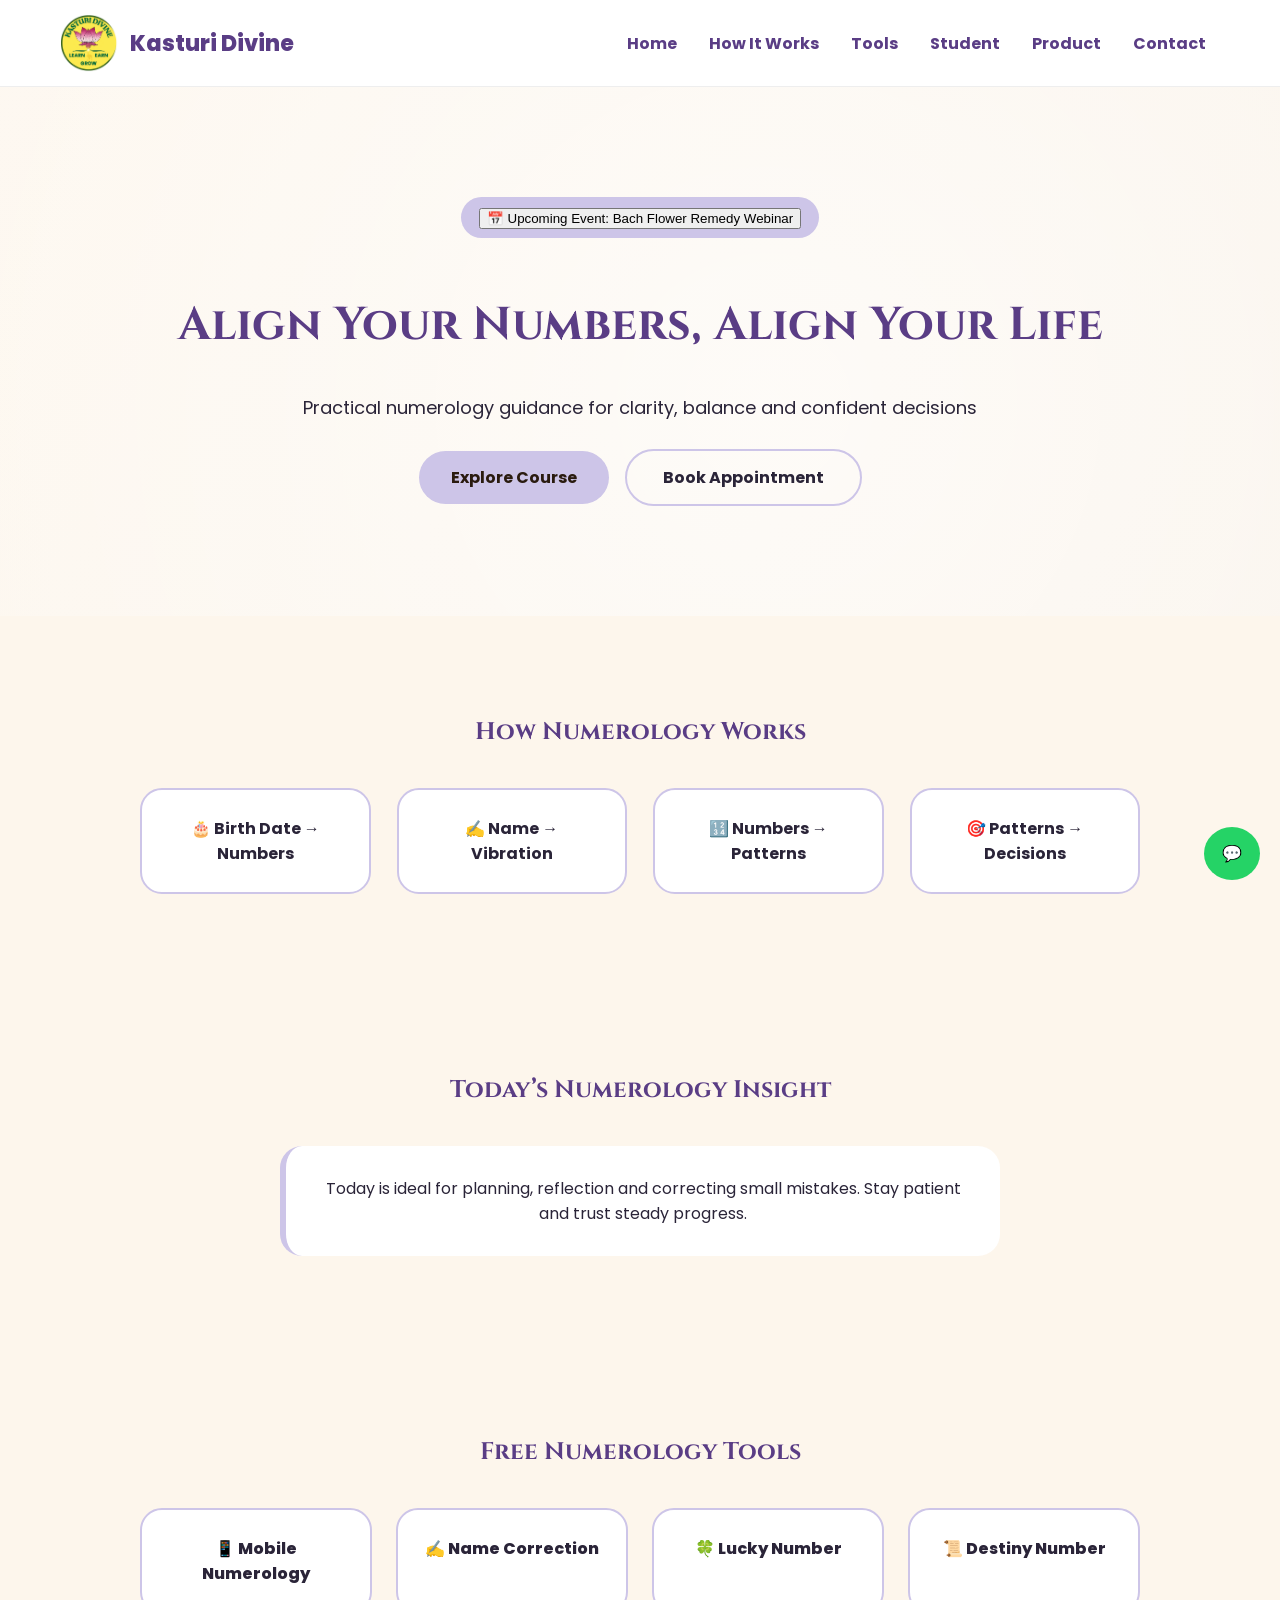
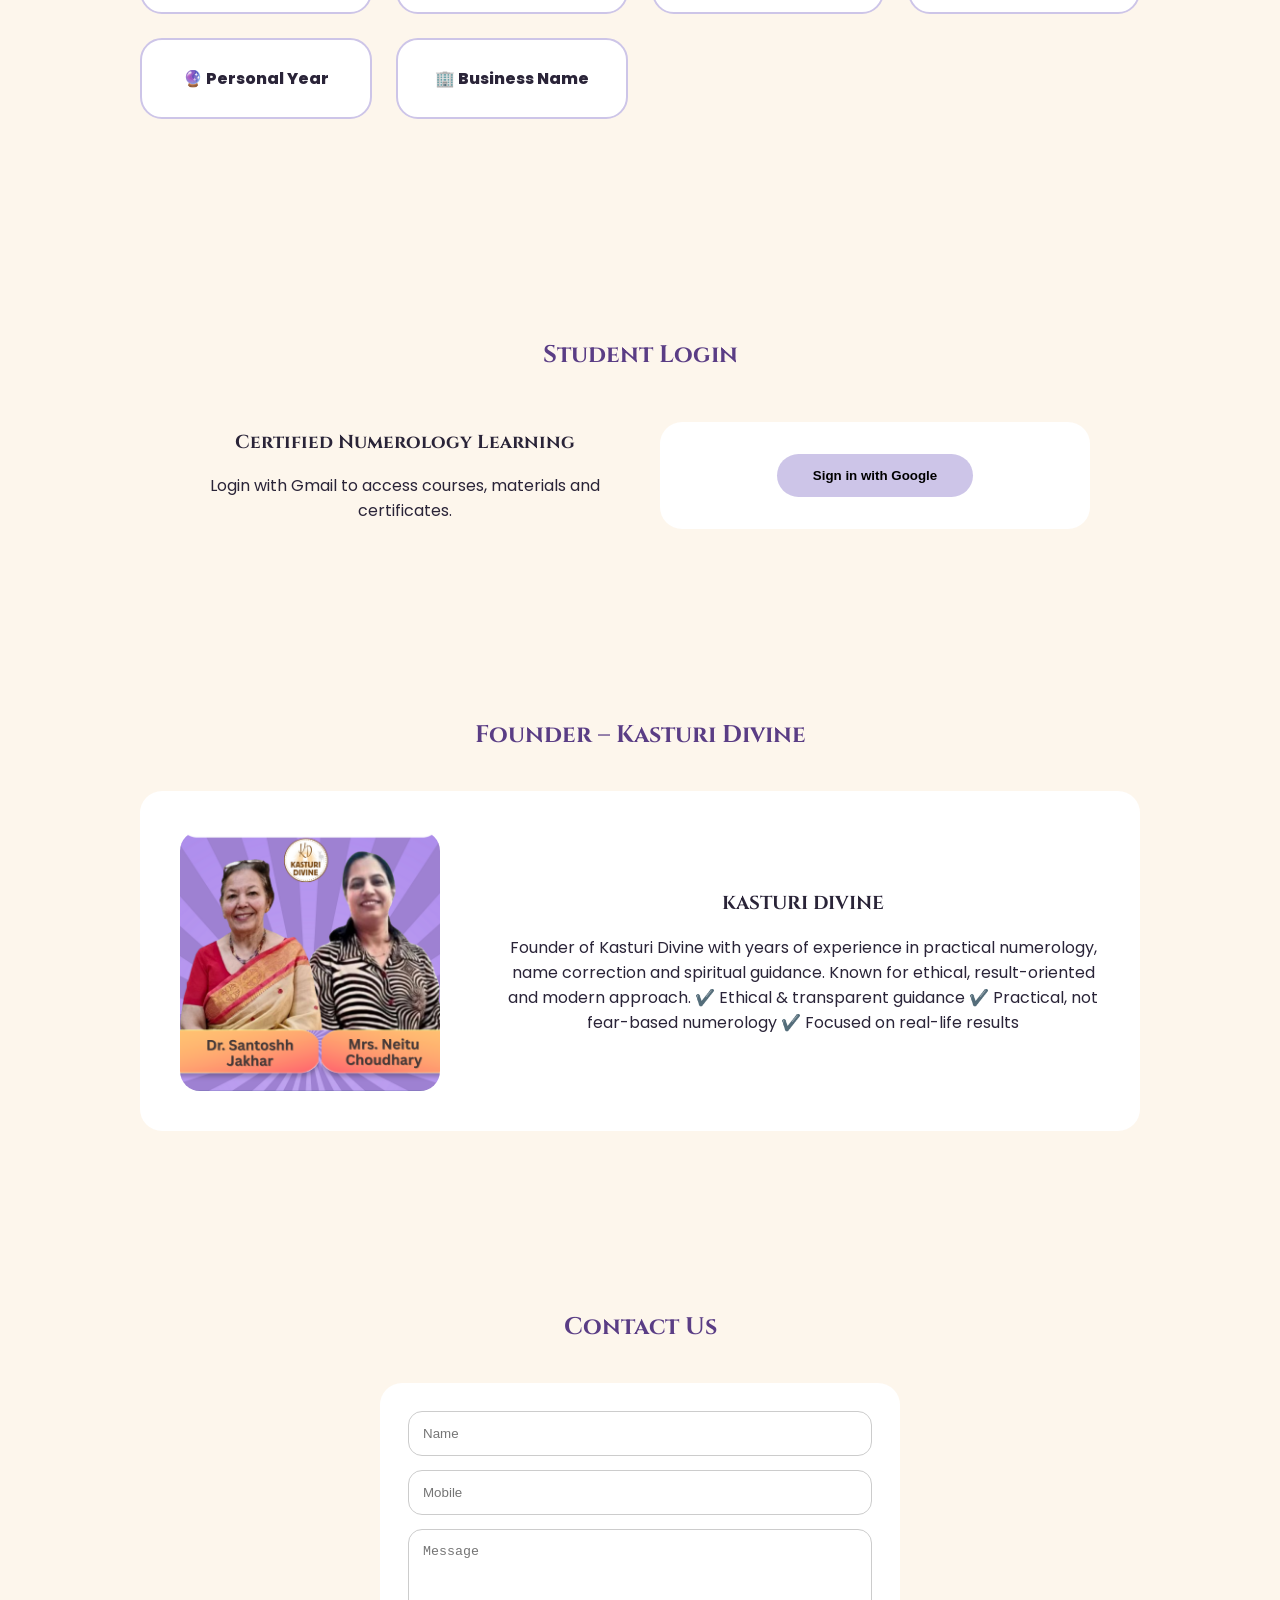
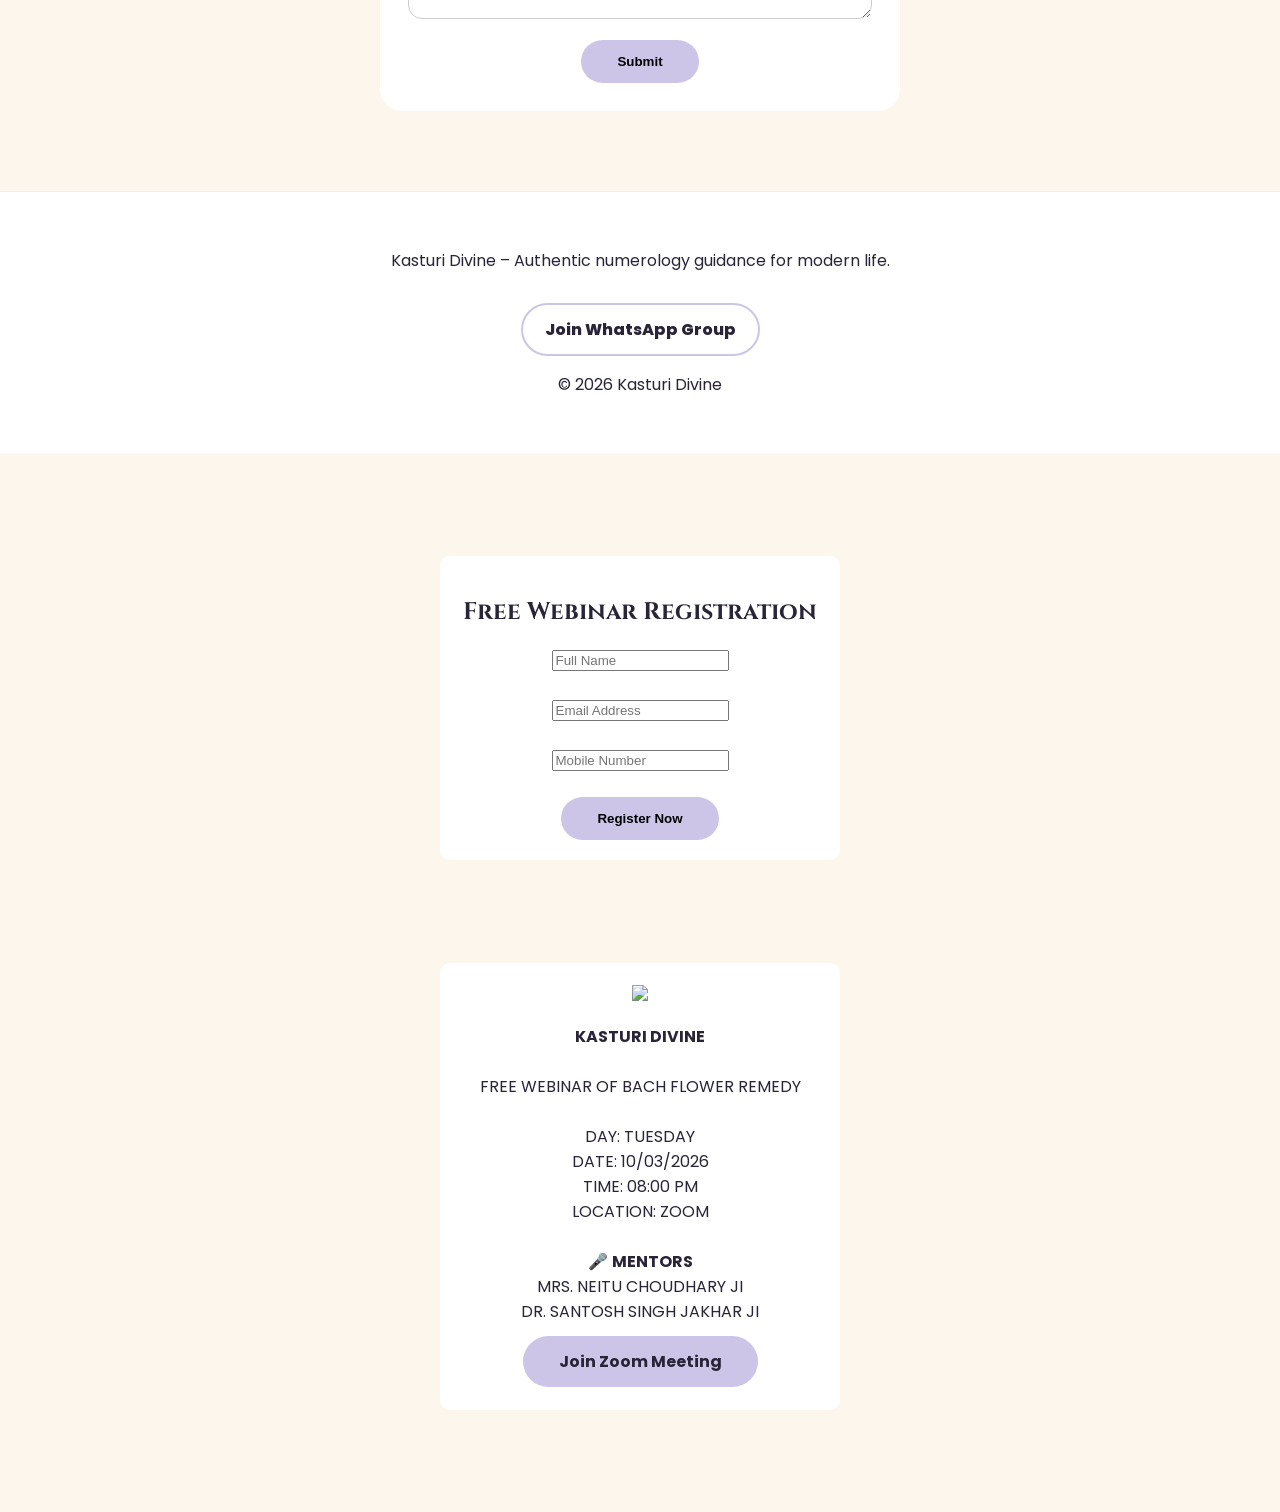
==== index.html @ a7528db1 "Update index.html" ====
<!DOCTYPE html>
<html lang="en">
<head>
<!-- Google tag (gtag.js) -->
<script async src="https://www.googletagmanager.com/gtag/js?id=G-VY8WW6JV0R"></script>
<script>
  window.dataLayer = window.dataLayer || [];
  function gtag(){dataLayer.push(arguments);}
  gtag('js', new Date());

  gtag('config', 'G-VY8WW6JV0R');
</script>

  <!-- Primary Meta -->
<title>Kasturi Divine – Numerology Courses, Remedies & Life Guidance</title>
<meta name="description" content="Kasturi Divine offers professional numerology courses, effective remedies and life guidance for name correction, business growth, career, health and overall success.">

<!-- Open Graph / WhatsApp / Facebook -->
<meta property="og:type" content="website">
<meta property="og:url" content="https://www.kasturidivine.com/">
<meta property="og:title" content="Kasturi Divine – Numerology Courses, Remedies & Life Guidance">
<meta property="og:description" content="Learn numerology through structured courses and get powerful remedies and life guidance for personal and business growth.">
<meta property="og:image" content="https://www.kasturidivine.com/og-image.png">
<meta property="og:image:width" content="1200">
<meta property="og:image:height" content="630">
<!-- Meta Pixel Code -->
<script>
!function(f,b,e,v,n,t,s)
{if(f.fbq)return;n=f.fbq=function(){n.callMethod?
n.callMethod.apply(n,arguments):n.queue.push(arguments)};
if(!f._fbq)f._fbq=n;n.push=n;n.loaded=!0;n.version='2.0';
n.queue=[];t=b.createElement(e);t.async=!0;
t.src=v;s=b.getElementsByTagName(e)[0];
s.parentNode.insertBefore(t,s)}(window, document,'script',
'https://connect.facebook.net/en_US/fbevents.js');
fbq('init', '1246596860681471');
fbq('track', 'PageView');
</script>
<noscript><img height="1" width="1" style="display:none"
src="https://www.facebook.com/tr?id=1246596860681471&ev=PageView&noscript=1"
/></noscript>
<!-- End Meta Pixel Code -->


<!-- Twitter -->
<meta name="twitter:card" content="summary_large_image">
<meta name="twitter:title" content="Kasturi Divine – Numerology Courses, Remedies & Life Guidance">
<meta name="twitter:description" content="Professional numerology courses, remedies and life guidance for success and balance.">
<meta name="twitter:image" content="https://kasturidivine.com/og-image.jpg">

<meta charset="UTF-8">
<title>Kasturi Divine | Numerology Guidance</title>
<meta name="viewport" content="width=device-width, initial-scale=1.0">

<link rel="icon" href="logo.png">
<link href="https://fonts.googleapis.com/css2?family=Cinzel:wght@600;700;800&family=Poppins:wght@400;500;600;700&display=swap" rel="stylesheet">

<style>
:root{
  --gold:#cdc5e8;
  --purple:#5a3d85;
  --dark:#2a2438;
  --cream1:#fdf6ec;
  --cream2:#f7efe5;
}
*{box-sizing:border-box}
body{
  margin:0;
  font-family:Poppins,sans-serif;
  background:var(--cream1);
  color:var(--dark);
}
h1,h2,h3{font-family:Cinzel,serif}
a{text-decoration:none;color:inherit}

/* ================= HEADER ================= */
header{
  position:sticky;top:0;z-index:99;
  background:#fff;border-bottom:1px solid #eee;
}
.navbar{
  max-width:1200px;margin:auto;
  padding:14px 20px;
  display:flex;justify-content:space-between;align-items:center;
}
.brand{display:flex;align-items:center;gap:12px}
.brand img{width:58px}
.brand span{font-size:22px;font-weight:800;color:var(--purple)}
nav a{margin:0 14px;font-weight:700;color:var(--purple)}
nav a:hover{color:#000}
.menu-btn{display:none;font-size:26px;cursor:pointer}
.mobile-menu{
  display:none;background:#fff;padding:10px 20px;
}
.mobile-menu a{
  display:block;padding:10px 0;font-weight:700;
}

/* ================= HERO ================= */
.hero{
  padding:110px 20px;text-align:center;
  background:
    radial-gradient(circle at 20% 20%, #ffffffaa, transparent 40%),
    radial-gradient(circle at 80% 30%, #ffffff88, transparent 45%),
    linear-gradient(120deg,var(--cream1),var(--cream2),#fff);
  background-size:300% 300%;
  animation:cloudMove 14s ease infinite;
}
@keyframes cloudMove{
  0%{background-position:0% 50%}
  50%{background-position:100% 50%}
  100%{background-position:0% 50%}
}
.event{
  display:inline-block;
  background:var(--gold);
  padding:8px 18px;
  border-radius:30px;
  font-weight:700;
  margin-bottom:18px;
}
.hero h1{font-size:46px;color:var(--purple)}
.hero p{max-width:720px;margin:10px auto;font-size:18px}
.hero .btns{margin-top:30px}

/* ================= BUTTONS ================= */
.btn{
  padding:14px 36px;border-radius:40px;
  font-weight:700;border:none;cursor:pointer;
  transition:.3s;
}
.btn-gold{
  background:var(--gold);
}
.btn-gold:hover{
  transform:translateY(-4px);
  box-shadow:0 0 22px rgba(212,175,55,.7);
}
.btn-outline{
  background:transparent;border:2px solid var(--gold);
}
.btn-outline:hover{background:#fff}

/* ================= SECTIONS ================= */
.section{padding:80px 20px;text-align:center}
.section h2{color:var(--purple);margin-bottom:40px}

/* ================= HOW IT WORKS ================= */
.steps{
  max-width:1000px;margin:auto;
  display:grid;grid-template-columns:repeat(auto-fit,minmax(220px,1fr));
  gap:26px;
}
.step{
  background:#fff;padding:26px;border-radius:22px;
  border:2px solid var(--gold);font-weight:700;
}

/* ================= DAILY INSIGHT ================= */
.insight{
  max-width:720px;margin:auto;background:#fff;
  padding:30px;border-radius:22px;
  border-left:6px solid var(--gold);
}

/* ================= TOOLS (FREE) ================= */
.tools-grid{
  max-width:1000px;margin:40px auto;
  display:grid;grid-template-columns:repeat(auto-fit,minmax(220px,1fr));
  gap:24px;
}
.tool{
  background:#fff;border:2px solid var(--gold);
  border-radius:22px;padding:26px;font-weight:800;
  transition:.3s;
}
.tool:hover{
  transform:translateY(-6px);
  box-shadow:0 18px 40px rgba(0,0,0,.15);
}

/* ================= STUDENT LOGIN ================= */
.login-wrap{
  max-width:900px;margin:auto;
  display:grid;grid-template-columns:1fr 1fr;
  gap:40px;align-items:center;
}
.login-box{
  background:#fff;padding:32px;border-radius:22px;
}

/* ================= FOUNDER ================= */
.founder{
  max-width:1000px;margin:auto;
  display:grid;grid-template-columns:1fr 2fr;
  gap:30px;align-items:center;
  background:#fff;padding:40px;border-radius:22px;
}
.founder img{
  width:100%;max-width:260px;border-radius:20px;
}

/* ================= CONTACT ================= */
.form{
  max-width:520px;margin:auto;
  background:#fff;padding:28px;border-radius:22px;
}
.form input,.form textarea{
  width:100%;padding:14px;margin-bottom:14px;
  border-radius:14px;border:1px solid #ccc;
}

/* ================= FOOTER ================= */
footer{
  background:#fff;border-top:1px solid #eee;
  padding:40px 20px;text-align:center;
}
.join{
  display:inline-block;margin-top:14px;
  border:2px solid var(--gold);
  padding:12px 22px;border-radius:30px;
  font-weight:800;
}

/* ================= WHATSAPP ================= */
.whatsapp{
  position:fixed;right:20px;bottom:20px;
  background:#25D366;color:#fff;
  padding:14px 18px;border-radius:50%;
  animation:pulse 1.5s infinite;
}
@keyframes pulse{
  0%{box-shadow:0 0 0 0 rgba(37,211,102,.6)}
  70%{box-shadow:0 0 0 18px rgba(37,211,102,0)}
}

/* ================= MOBILE ================= */
@media(max-width:768px){
  nav{display:none}
  .menu-btn{display:block}
  .login-wrap,.founder{grid-template-columns:1fr}
  .hero h1{font-size:34px}
}
  <script>
function toggleMenu(){
  const menu = document.getElementById("mobileMenu");
  menu.style.display = menu.style.display === "block" ? "none" : "block";
}
  .hero-buttons{
  display:flex;
  gap:16px;
  justify-content:center;
  align-items:center;
  flex-wrap:wrap;
  margin-top:28px;
}

/* Mobile fix */
@media(max-width:768px){
  .hero-buttons{
    flex-direction:column;
  }
  .hero-buttons .btn{
    width:90%;
    text-align:center;
  }
}
  .btn-primary{
  background:#cdc5e8;
  color:#2a1b0f;
  padding:14px 32px;
  border-radius:999px;
  font-weight:700;
  transition:all .25s ease;
  display:inline-block;
}

/* Desktop hover */
.btn-primary:hover{
  background:#2ae0f5;
  transform:translateY(-2px);
  box-shadow:0 10px 25px rgba(212,175,55,.45);
}

/* Mobile tap effect */
.btn-primary:active{
  transform:scale(.96);
  box-shadow:0 6px 15px rgba(212,175,55,.35);
}
  <script>
document.getElementById("contactForm").addEventListener("submit", function(e){
  e.preventDefault(); // page reload stop

  const name = document.getElementById("name").value.trim();
  const mobile = document.getElementById("mobile").value.trim();
  const message = document.getElementById("message").value.trim();

  const phone = "919736317525"; // आपका WhatsApp number

  const text =
    "📩 New Enquiry – Kasturi Divine\n\n" +
    "Name: " + name + "\n" +
    "Mobile: " + mobile + "\n" +
    "Message: " + message;

  const url = "https://wa.me/" + phone + "?text=" + encodeURIComponent(text);

  window.open(url, "_blank");
});
  <script>
document.addEventListener("DOMContentLoaded", function () {

  const form = document.getElementById("contactForm");

  if (!form) {
    console.error("Form not found");
    return;
  }

  form.addEventListener("submit", function (e) {
    e.preventDefault();

    const name = document.getElementById("name").value;
    const mobile = document.getElementById("mobile").value;
    const message = document.getElementById("message").value;

    if (!name || !mobile || !message) {
      alert("Please fill all fields");
      return;
    }

    const phone = "919736317525";

    const text =
      "📩 New Enquiry – Kasturi Divine\n\n" +
      "Name: " + name + "\n" +
      "Mobile: " + mobile + "\n" +
      "Message: " + message;

    const whatsappURL =
      "https://wa.me/" + phone + "?text=" + encodeURIComponent(text);

    window.open(whatsappURL, "_blank");
  });

});
</script>
.popup{
display:none;
position:fixed;
top:0;
left:0;
width:100%;
height:100%;
background:rgba(0,0,0,0.7);
z-index:9999;
}

.popup-content{
background:white;
width:400px;
margin:8% auto;
padding:20px;
text-align:center;
border-radius:10px;
}

</style>
</head>

<body>
<header>
  <div class="navbar">

    <!-- Brand -->
    <div class="brand">
      <img src="logo.png" alt="Kasturi Divine">
      <span>Kasturi Divine</span>
    </div>

    <!-- Desktop Menu -->
    <nav>
      <a href="#home">Home</a>
      <a href="#how">How It Works</a>
      <a href="#tools">Tools</a>
      <a href="#student">Student</a>
      <a href="#product">Product</a>
      <a href="#contact">Contact</a>
    </nav>

    <!-- Mobile Hamburger -->
    <div class="menu-btn" onclick="toggleMenu()">☰</div>

  </div>

  <!-- Mobile Menu -->
  <div id="mobileMenu" class="mobile-menu">
    <a href="#home" onclick="toggleMenu()">Home</a>
    <a href="#how" onclick="toggleMenu()">How It Works</a>
    <a href="#tools" onclick="toggleMenu()">Tools</a>
    <a href="#student" onclick="toggleMenu()">Student</a>
    <a href="#product" onclick="toggleMenu()">Product</a>
    <a href="#contact" onclick="toggleMenu()">Contact</a>
  </div>
</header>



<section class="hero">
 <div class="event">
<button onclick="openForm()" class="event-btn">
📅 Upcoming Event: Bach Flower Remedy Webinar
</button>
</div>
  <h1>Align Your Numbers, Align Your Life</h1>
  <p>Practical numerology guidance for clarity, balance and confident decisions</p>
  <div class="hero-buttons">
  <a href="#courses" class="btn btn-primary">
  Explore Course
</a>

  <a href="https://calendly.com/kasturidivinei/help-line-number-kasturi-divine"
     target="_blank"
     class="btn btn-outline">
     Book Appointment
  </a>
</div>

</section>

<section id="how" class="section">
  <h2>How Numerology Works</h2>
  <div class="steps">
    <div class="step">🎂 Birth Date → Numbers</div>
    <div class="step">✍️ Name → Vibration</div>
    <div class="step">🔢 Numbers → Patterns</div>
    <div class="step">🎯 Patterns → Decisions</div>
  </div>
</section>

<section class="section">
  <h2>Today’s Numerology Insight</h2>
  <div class="insight">
    Today is ideal for planning, reflection and correcting small mistakes.
    Stay patient and trust steady progress.
  </div>
</section>

<section id="tools" class="section">
  <h2>Free Numerology Tools</h2>
  <div class="tools-grid">
    <div class="tool">📱 Mobile Numerology</div>
    <div class="tool">✍️ Name Correction</div>
    <div class="tool">🍀 Lucky Number</div>
    <div class="tool">📜 Destiny Number</div>
    <div class="tool">🔮 Personal Year</div>
    <div class="tool">🏢 Business Name</div>
  </div>
</section>

<section id="student" class="section">
  <h2>Student Login</h2>
  <div class="login-wrap">
    <div>
      <h3>Certified Numerology Learning</h3>
      <p>Login with Gmail to access courses, materials and certificates.</p>
    </div>
    <div class="login-box">
      <button class="btn btn-gold">Sign in with Google</button>
    </div>
  </div>
</section>

<section class="section">
  <h2>Founder – Kasturi Divine</h2>
  <div class="founder">
    <img src="founder.png">
    <div>
      <h3>KASTURI DIVINE</h3>
      <p>
        Founder of Kasturi Divine with years of experience in practical numerology,
        name correction and spiritual guidance. Known for ethical,
        result-oriented and modern approach.
        ✔️ Ethical & transparent guidance
        ✔️ Practical, not fear-based numerology
        ✔️ Focused on real-life results
      </p>
    </div>
  </div>
</section>

<section id="contact" class="section">
  <h2>Contact Us</h2>

  <form id="contactForm" class="form">
    <input type="text" id="name" placeholder="Name" required>
    <input type="tel" id="mobile" placeholder="Mobile" required>
    <textarea id="message" rows="4" placeholder="Message" required></textarea>

    <button type="submit" class="btn btn-gold">
      Submit
    </button>
  </form>
</section>
  
<footer>
  <p>Kasturi Divine – Authentic numerology guidance for modern life.</p>
  <a class="join" href="https://chat.whatsapp.com/JyjgJl72hxcDaTGvMe0Ax1">Join WhatsApp Group</a>
  <p>© 2026 Kasturi Divine</p>
</footer>

<a href="https://wa.me/919736317525"
   class="whatsapp"
   target="_blank"
   onclick="
     if (typeof fbq === 'function') {
       fbq('track','Contact',{content_name:'WhatsApp Click'});
     }
     if (typeof gtag === 'function') {
       gtag('event','whatsapp_click',{event_category:'engagement'});
     }
   ">
   💬
</a>




<script>
function toggleMenu(){
  const m=document.getElementById("mobileMenu");
  m.style.display = m.style.display==="block" ? "none" : "block";
}
<script>
document.addEventListener("click", function (e) {
  var el = e.target;

  while (el && el !== document.body) {
    var cls = (el.className || "").toLowerCase();
    var href = el.getAttribute && el.getAttribute("href");

    if (
      cls.includes("whatsapp") ||
      (href && href.includes("wa.me")) ||
      (href && href.includes("whatsapp"))
    ) {

      // Facebook Pixel
      if (typeof fbq === "function") {
        fbq('track', 'Contact', { content_name: 'WhatsApp Click' });
      }

      // GA4
      if (typeof gtag === "function") {
        gtag('event', 'whatsapp_click', { event_category: 'engagement' });
      }

      break;
    }

    el = el.parentElement;
  }
});
<script>

function toggleMenu(){
  const menu = document.getElementById("mobileMenu");
  menu.style.display = menu.style.display === "block" ? "none" : "block";
}

function openForm(){
  document.getElementById("webinarForm").style.display = "block";
}

document.addEventListener("DOMContentLoaded", function(){

  const form = document.getElementById("registerForm");

  if(form){
    form.addEventListener("submit", function(e){

      e.preventDefault();

      document.getElementById("webinarForm").style.display="none";
      document.getElementById("webinarDetails").style.display="block";

    });
  }

});

</script>


<!-- Registration Form Popup -->
<div id="webinarForm" class="popup">

<div class="popup-content">

<h2>Free Webinar Registration</h2>

<form id="registerForm">

<input type="text" placeholder="Full Name" required><br><br>

<input type="email" placeholder="Email Address" required><br><br>

<input type="tel" placeholder="Mobile Number" required><br><br>

<button type="submit" class="btn btn-gold">Register Now</button>

</form>

</div>

</div>


<!-- Webinar Poster Popup -->
<div id="webinarDetails" class="popup">

<div class="popup-content">

<img src="webinar-poster.png" width="100%">

<p>

<b>KASTURI DIVINE</b><br><br>

FREE WEBINAR OF BACH FLOWER REMEDY<br><br>

DAY: TUESDAY<br>
DATE: 10/03/2026<br>
TIME: 08:00 PM<br>
LOCATION: ZOOM<br><br>

🎤 <b>MENTORS</b><br>

MRS. NEITU CHOUDHARY JI<br>
DR. SANTOSH SINGH JAKHAR JI<br><br>

<a href="https://us06web.zoom.us/j/88327530635?pwd=vgWpMEp8EAEWppUy3Fm8FwEmZ8vXUj.1"
   target="_blank"
   class="btn btn-gold">

Join Zoom Meeting

</a>

</p>

</div>

</div>





</script>
</body>
</html>
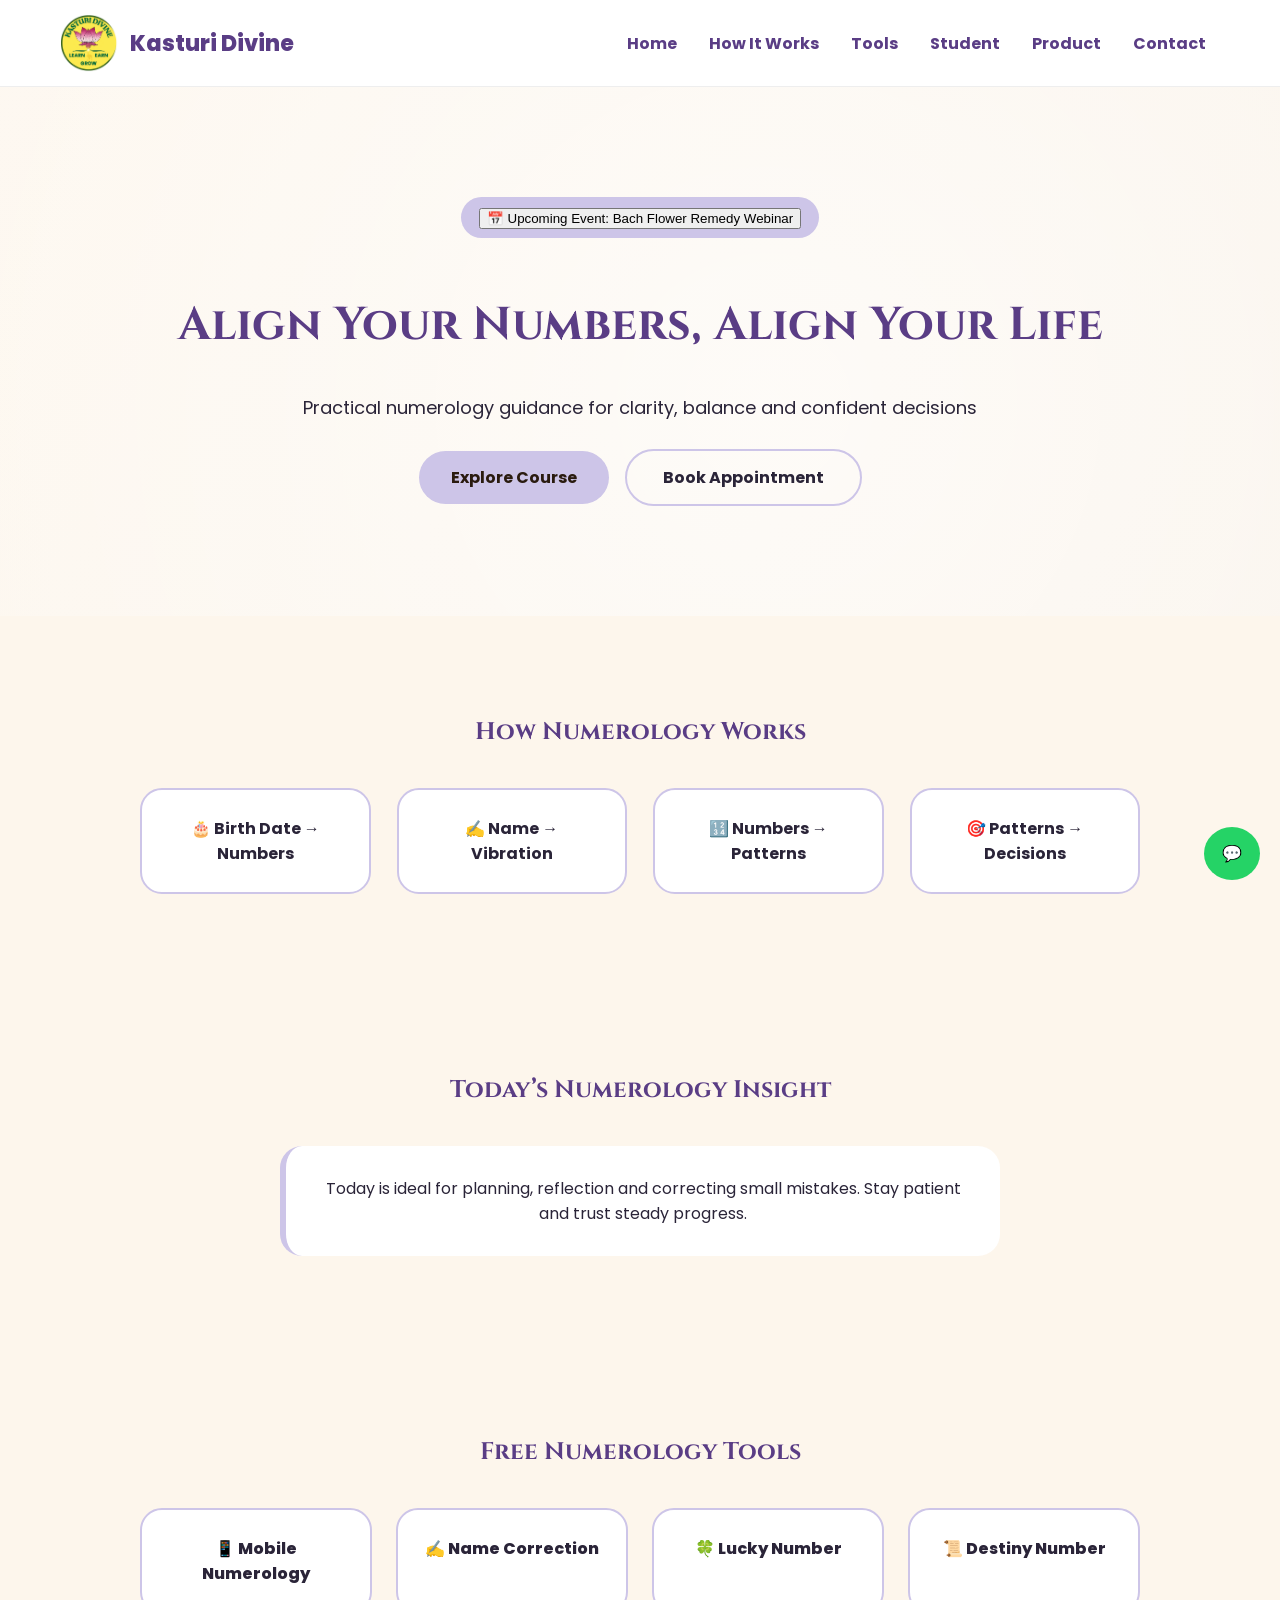
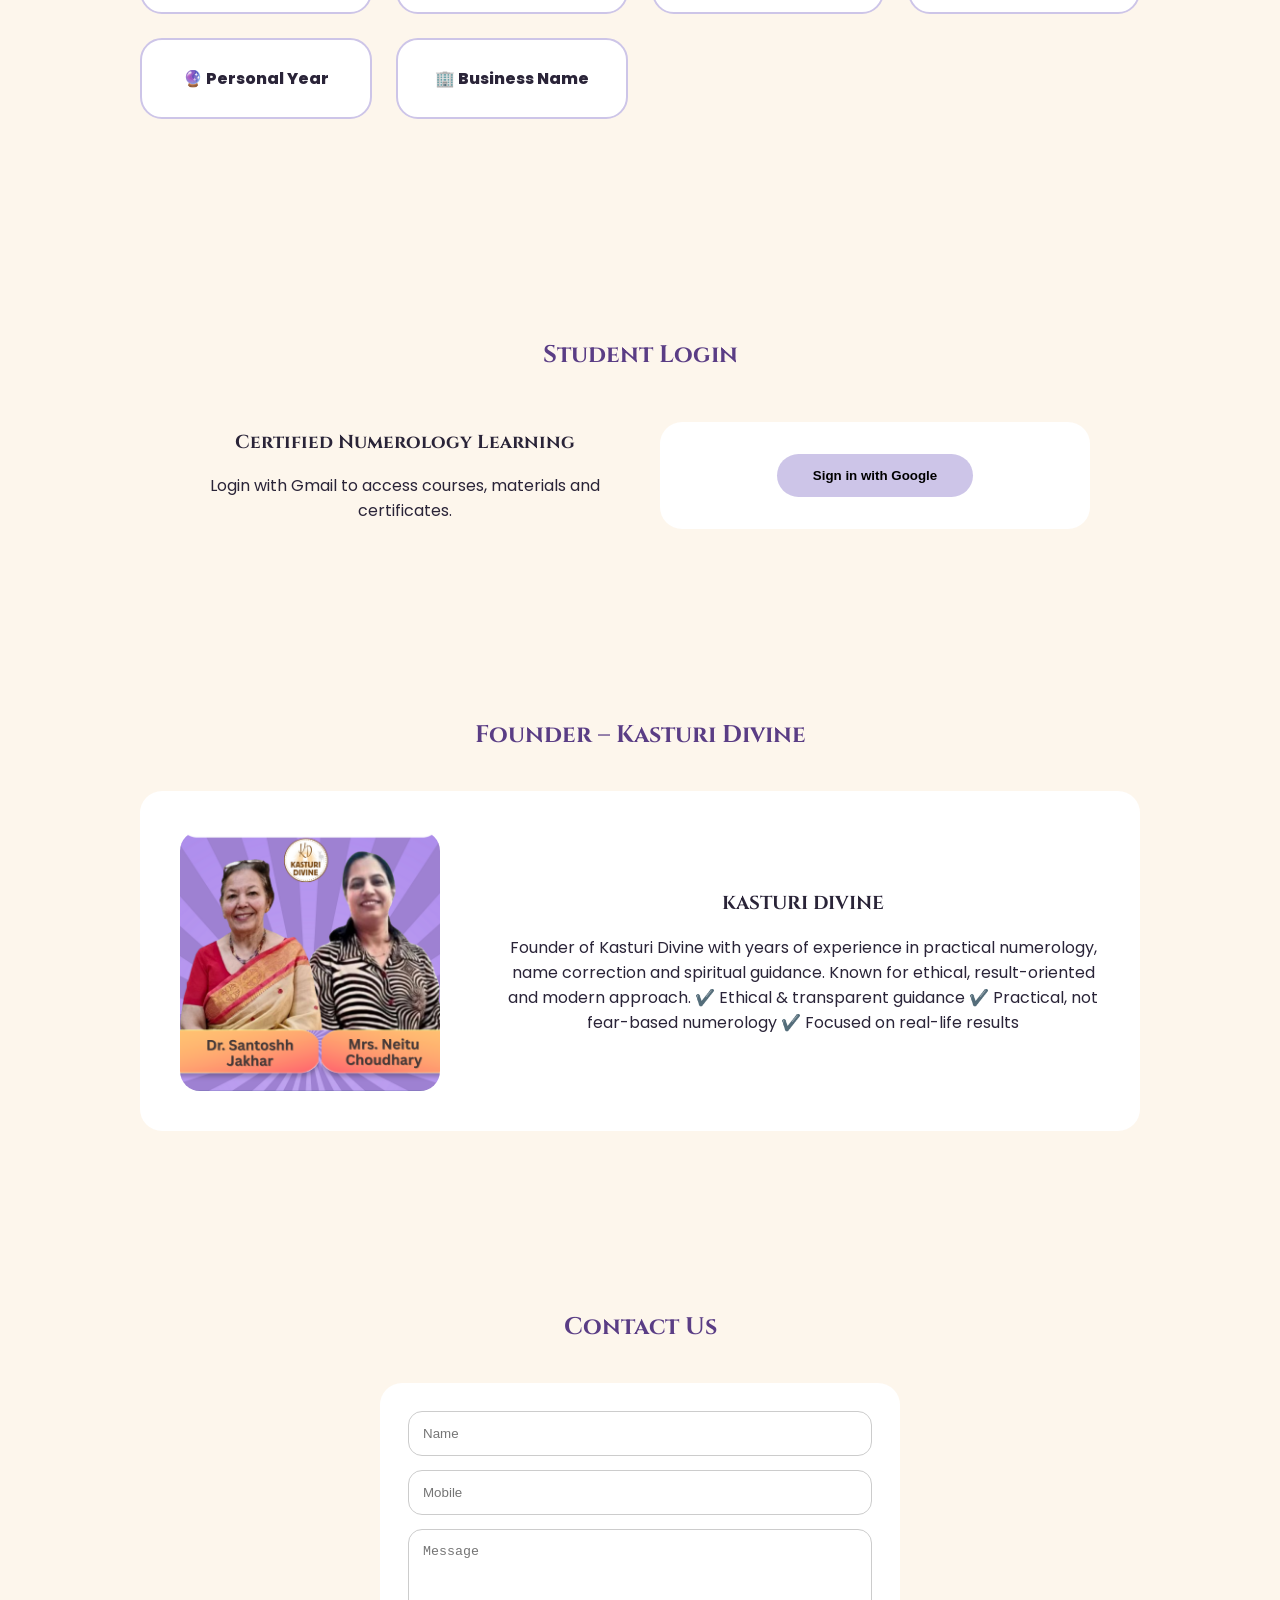
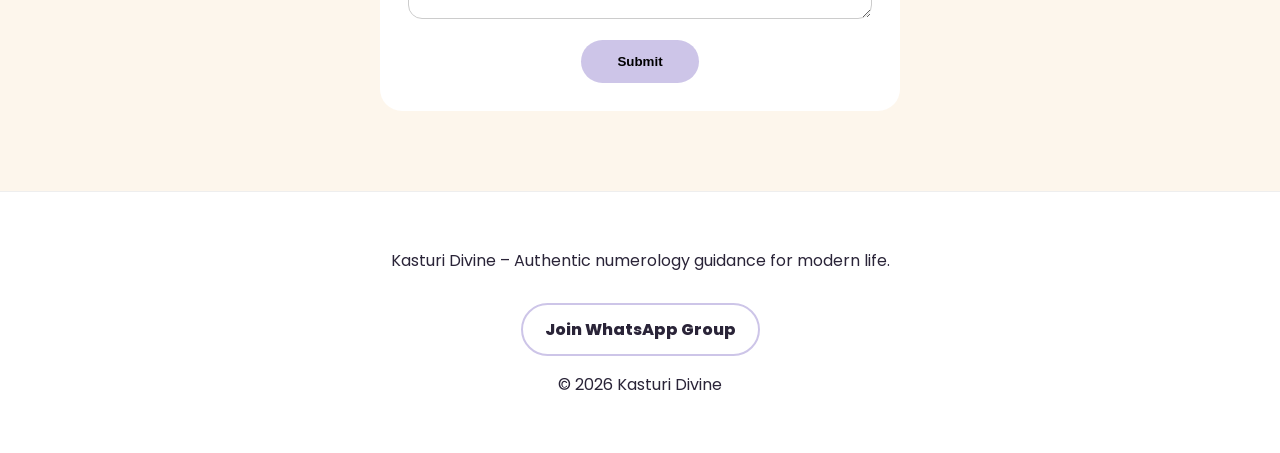
==== commit af6952c8: "Update index.html" ====
--- a/index.html
+++ b/index.html
@@ -364,6 +364,26 @@
 text-align:center;
 border-radius:10px;
 }
+  .popup{
+display:none;
+position:fixed;
+top:0;
+left:0;
+width:100%;
+height:100%;
+background:rgba(0,0,0,0.7);
+z-index:9999;
+}
+
+.popup-content{
+background:white;
+width:420px;
+max-width:90%;
+margin:8% auto;
+padding:25px;
+text-align:center;
+border-radius:12px;
+}  
 
 </style>
 </head>
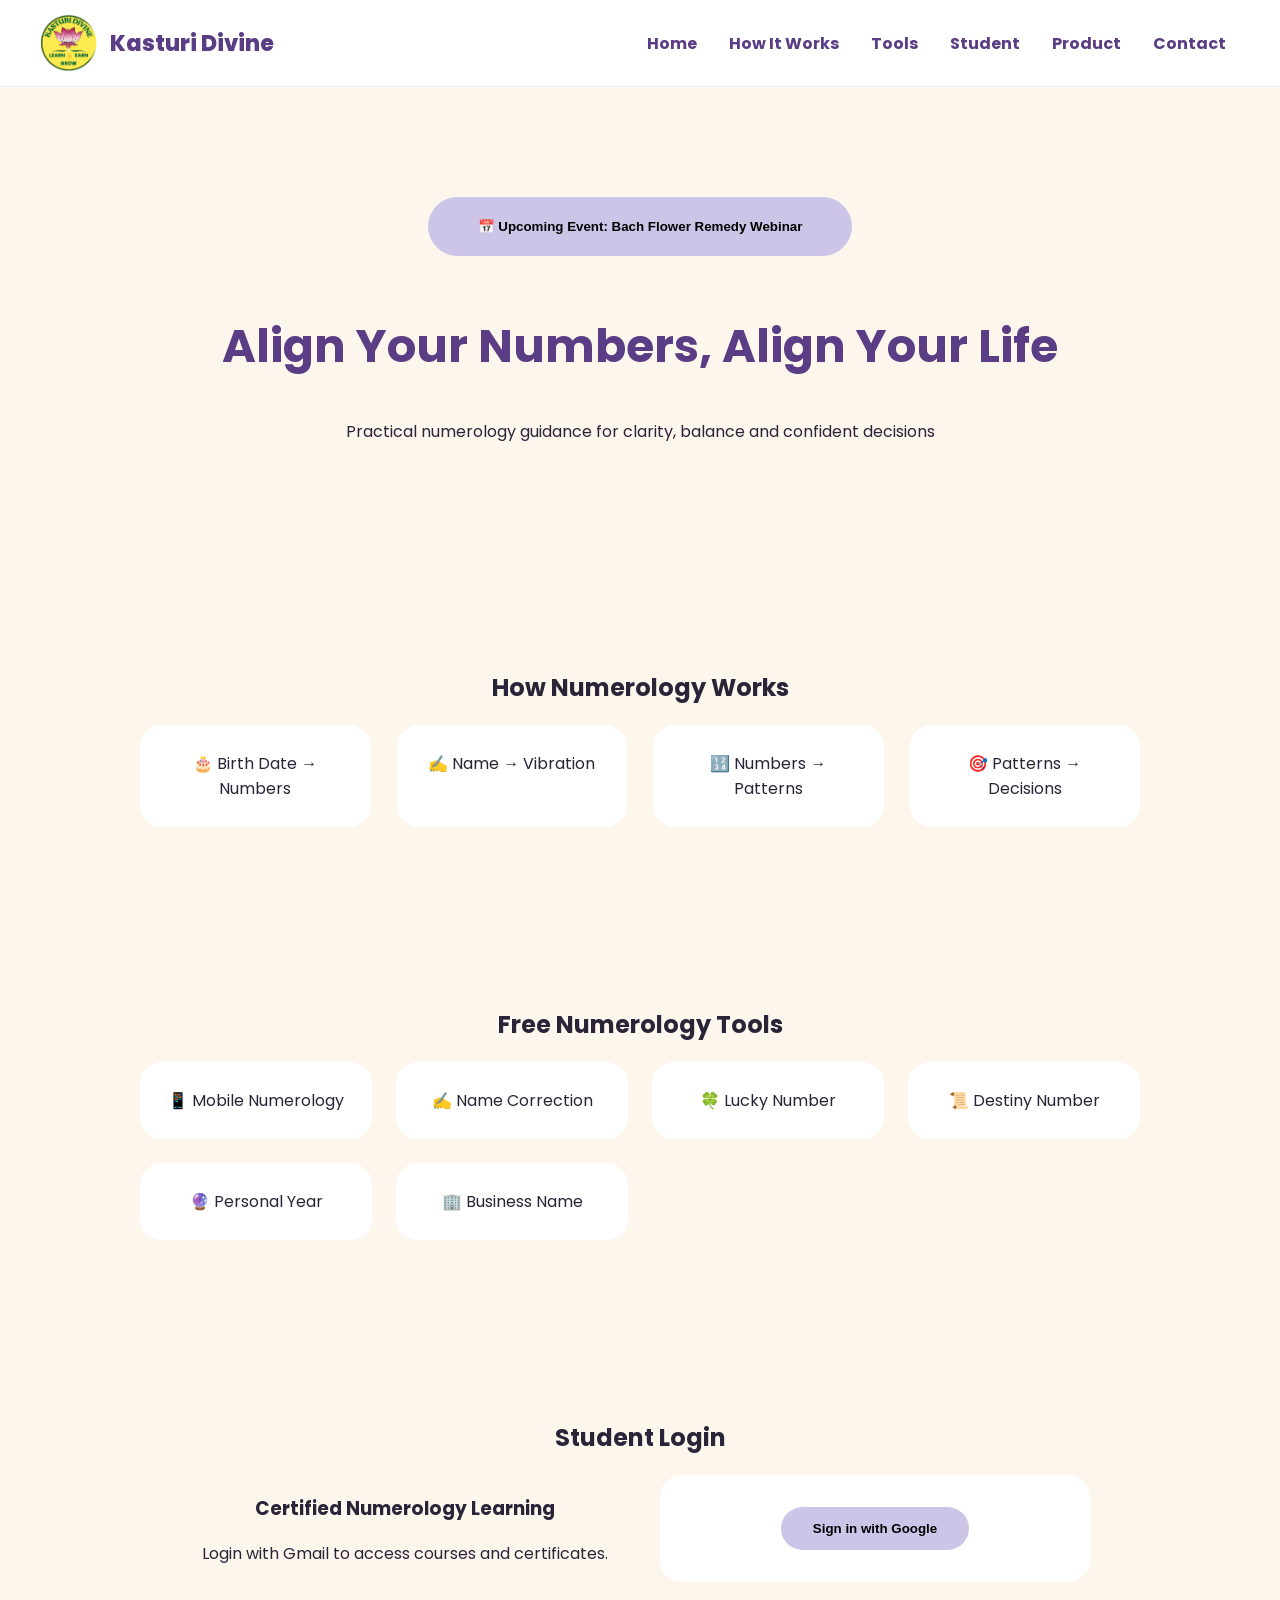
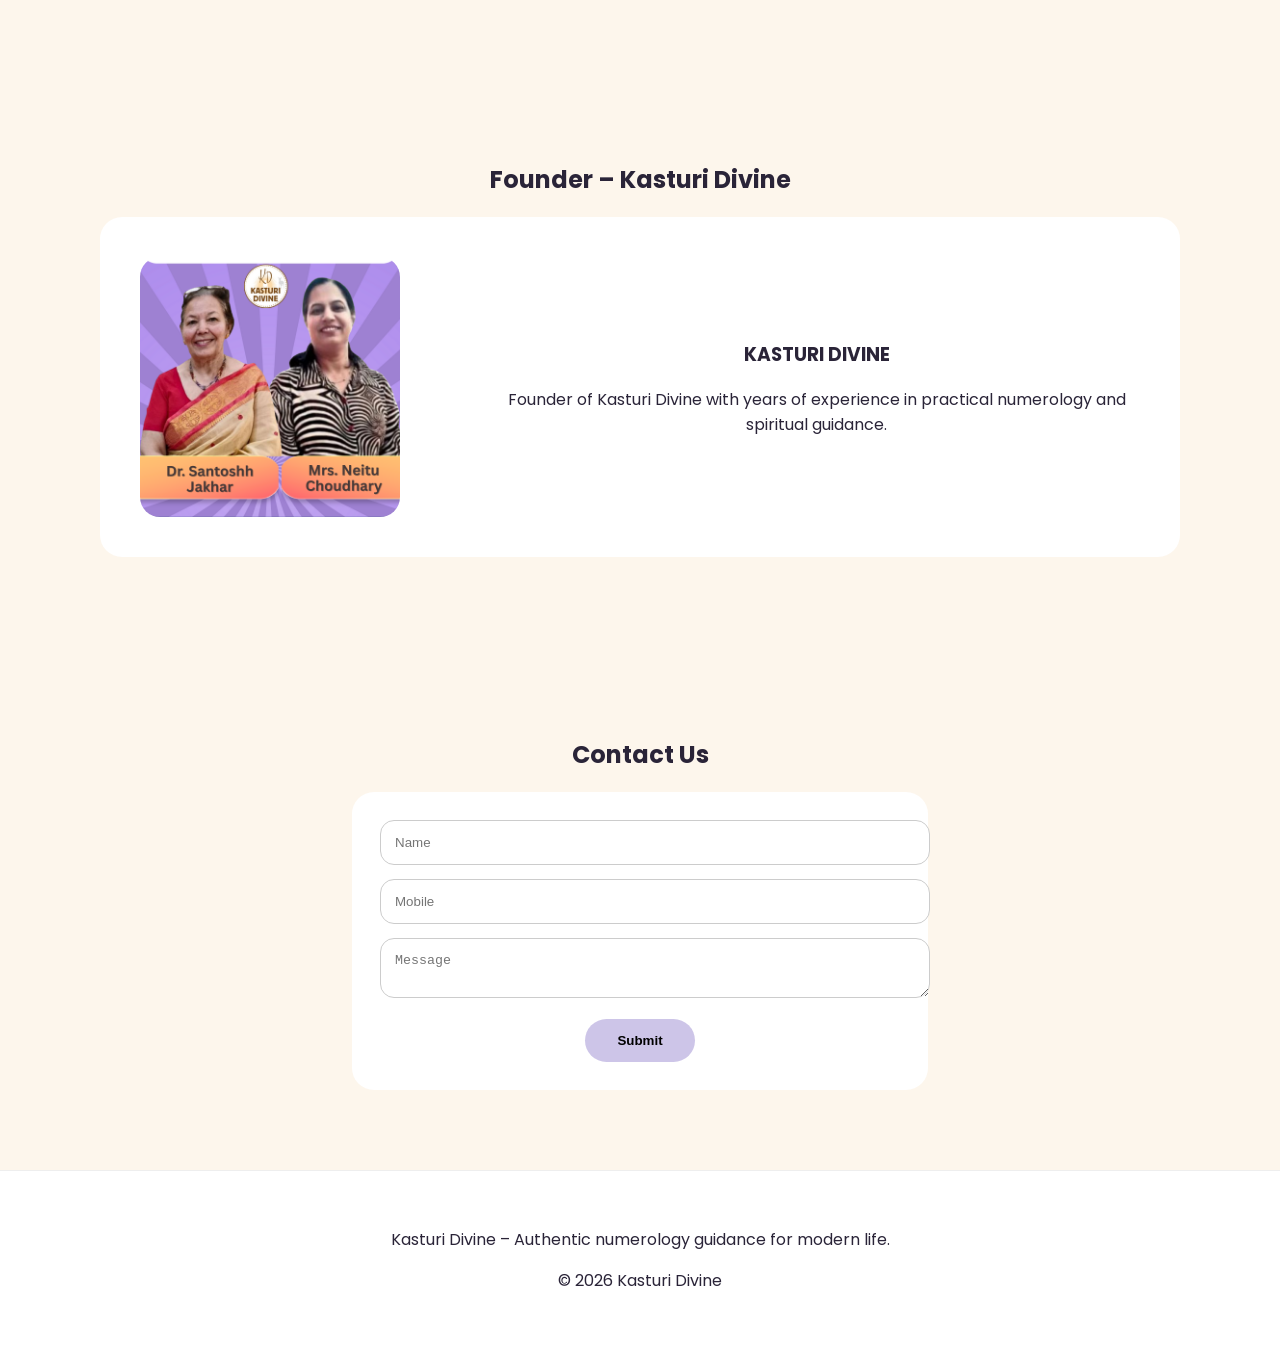
==== commit e2b0796e: "Update index.html" ====
--- a/index.html
+++ b/index.html
@@ -1,350 +1,185 @@
 <!DOCTYPE html>
 <html lang="en">
 <head>
-<!-- Google tag (gtag.js) -->
-<script async src="https://www.googletagmanager.com/gtag/js?id=G-VY8WW6JV0R"></script>
-<script>
-  window.dataLayer = window.dataLayer || [];
-  function gtag(){dataLayer.push(arguments);}
-  gtag('js', new Date());
-
-  gtag('config', 'G-VY8WW6JV0R');
-</script>
-
-  <!-- Primary Meta -->
-<title>Kasturi Divine – Numerology Courses, Remedies & Life Guidance</title>
-<meta name="description" content="Kasturi Divine offers professional numerology courses, effective remedies and life guidance for name correction, business growth, career, health and overall success.">
-
-<!-- Open Graph / WhatsApp / Facebook -->
-<meta property="og:type" content="website">
-<meta property="og:url" content="https://www.kasturidivine.com/">
-<meta property="og:title" content="Kasturi Divine – Numerology Courses, Remedies & Life Guidance">
-<meta property="og:description" content="Learn numerology through structured courses and get powerful remedies and life guidance for personal and business growth.">
-<meta property="og:image" content="https://www.kasturidivine.com/og-image.png">
-<meta property="og:image:width" content="1200">
-<meta property="og:image:height" content="630">
-<!-- Meta Pixel Code -->
-<script>
-!function(f,b,e,v,n,t,s)
-{if(f.fbq)return;n=f.fbq=function(){n.callMethod?
-n.callMethod.apply(n,arguments):n.queue.push(arguments)};
-if(!f._fbq)f._fbq=n;n.push=n;n.loaded=!0;n.version='2.0';
-n.queue=[];t=b.createElement(e);t.async=!0;
-t.src=v;s=b.getElementsByTagName(e)[0];
-s.parentNode.insertBefore(t,s)}(window, document,'script',
-'https://connect.facebook.net/en_US/fbevents.js');
-fbq('init', '1246596860681471');
-fbq('track', 'PageView');
-</script>
-<noscript><img height="1" width="1" style="display:none"
-src="https://www.facebook.com/tr?id=1246596860681471&ev=PageView&noscript=1"
-/></noscript>
-<!-- End Meta Pixel Code -->
-
-
-<!-- Twitter -->
-<meta name="twitter:card" content="summary_large_image">
-<meta name="twitter:title" content="Kasturi Divine – Numerology Courses, Remedies & Life Guidance">
-<meta name="twitter:description" content="Professional numerology courses, remedies and life guidance for success and balance.">
-<meta name="twitter:image" content="https://kasturidivine.com/og-image.jpg">
 
 <meta charset="UTF-8">
+<meta name="viewport" content="width=device-width, initial-scale=1.0">
+
 <title>Kasturi Divine | Numerology Guidance</title>
-<meta name="viewport" content="width=device-width, initial-scale=1.0">
 
 <link rel="icon" href="logo.png">
+
 <link href="https://fonts.googleapis.com/css2?family=Cinzel:wght@600;700;800&family=Poppins:wght@400;500;600;700&display=swap" rel="stylesheet">
 
 <style>
-:root{
-  --gold:#cdc5e8;
-  --purple:#5a3d85;
-  --dark:#2a2438;
-  --cream1:#fdf6ec;
-  --cream2:#f7efe5;
-}
-*{box-sizing:border-box}
+
 body{
-  margin:0;
-  font-family:Poppins,sans-serif;
-  background:var(--cream1);
-  color:var(--dark);
-}
-h1,h2,h3{font-family:Cinzel,serif}
-a{text-decoration:none;color:inherit}
-
-/* ================= HEADER ================= */
+margin:0;
+font-family:Poppins,sans-serif;
+background:#fdf6ec;
+color:#2a2438;
+}
+
 header{
-  position:sticky;top:0;z-index:99;
-  background:#fff;border-bottom:1px solid #eee;
-}
+position:sticky;
+top:0;
+background:#fff;
+border-bottom:1px solid #eee;
+}
+
 .navbar{
-  max-width:1200px;margin:auto;
-  padding:14px 20px;
-  display:flex;justify-content:space-between;align-items:center;
-}
-.brand{display:flex;align-items:center;gap:12px}
-.brand img{width:58px}
-.brand span{font-size:22px;font-weight:800;color:var(--purple)}
-nav a{margin:0 14px;font-weight:700;color:var(--purple)}
-nav a:hover{color:#000}
-.menu-btn{display:none;font-size:26px;cursor:pointer}
-.mobile-menu{
-  display:none;background:#fff;padding:10px 20px;
-}
-.mobile-menu a{
-  display:block;padding:10px 0;font-weight:700;
-}
-
-/* ================= HERO ================= */
+max-width:1200px;
+margin:auto;
+padding:14px 20px;
+display:flex;
+justify-content:space-between;
+align-items:center;
+}
+
+.brand{
+display:flex;
+align-items:center;
+gap:12px;
+}
+
+.brand img{
+width:58px;
+}
+
+.brand span{
+font-size:22px;
+font-weight:800;
+color:#5a3d85;
+}
+
+nav a{
+margin:0 14px;
+font-weight:700;
+color:#5a3d85;
+text-decoration:none;
+}
+
 .hero{
-  padding:110px 20px;text-align:center;
-  background:
-    radial-gradient(circle at 20% 20%, #ffffffaa, transparent 40%),
-    radial-gradient(circle at 80% 30%, #ffffff88, transparent 45%),
-    linear-gradient(120deg,var(--cream1),var(--cream2),#fff);
-  background-size:300% 300%;
-  animation:cloudMove 14s ease infinite;
-}
-@keyframes cloudMove{
-  0%{background-position:0% 50%}
-  50%{background-position:100% 50%}
-  100%{background-position:0% 50%}
-}
+padding:110px 20px;
+text-align:center;
+}
+
+.hero h1{
+font-size:46px;
+color:#5a3d85;
+}
+
 .event{
-  display:inline-block;
-  background:var(--gold);
-  padding:8px 18px;
-  border-radius:30px;
-  font-weight:700;
-  margin-bottom:18px;
-}
-.hero h1{font-size:46px;color:var(--purple)}
-.hero p{max-width:720px;margin:10px auto;font-size:18px}
-.hero .btns{margin-top:30px}
-
-/* ================= BUTTONS ================= */
+display:inline-block;
+background:#cdc5e8;
+padding:8px 18px;
+border-radius:30px;
+font-weight:700;
+margin-bottom:18px;
+}
+
 .btn{
-  padding:14px 36px;border-radius:40px;
-  font-weight:700;border:none;cursor:pointer;
-  transition:.3s;
-}
+padding:14px 32px;
+border-radius:30px;
+border:none;
+font-weight:700;
+cursor:pointer;
+}
+
 .btn-gold{
-  background:var(--gold);
-}
-.btn-gold:hover{
-  transform:translateY(-4px);
-  box-shadow:0 0 22px rgba(212,175,55,.7);
-}
-.btn-outline{
-  background:transparent;border:2px solid var(--gold);
-}
-.btn-outline:hover{background:#fff}
-
-/* ================= SECTIONS ================= */
-.section{padding:80px 20px;text-align:center}
-.section h2{color:var(--purple);margin-bottom:40px}
-
-/* ================= HOW IT WORKS ================= */
+background:#cdc5e8;
+}
+
+.section{
+padding:80px 20px;
+text-align:center;
+}
+
 .steps{
-  max-width:1000px;margin:auto;
-  display:grid;grid-template-columns:repeat(auto-fit,minmax(220px,1fr));
-  gap:26px;
-}
+max-width:1000px;
+margin:auto;
+display:grid;
+grid-template-columns:repeat(auto-fit,minmax(220px,1fr));
+gap:26px;
+}
+
 .step{
-  background:#fff;padding:26px;border-radius:22px;
-  border:2px solid var(--gold);font-weight:700;
-}
-
-/* ================= DAILY INSIGHT ================= */
-.insight{
-  max-width:720px;margin:auto;background:#fff;
-  padding:30px;border-radius:22px;
-  border-left:6px solid var(--gold);
-}
-
-/* ================= TOOLS (FREE) ================= */
+background:#fff;
+padding:26px;
+border-radius:22px;
+}
+
 .tools-grid{
-  max-width:1000px;margin:40px auto;
-  display:grid;grid-template-columns:repeat(auto-fit,minmax(220px,1fr));
-  gap:24px;
-}
+max-width:1000px;
+margin:auto;
+display:grid;
+grid-template-columns:repeat(auto-fit,minmax(220px,1fr));
+gap:24px;
+}
+
 .tool{
-  background:#fff;border:2px solid var(--gold);
-  border-radius:22px;padding:26px;font-weight:800;
-  transition:.3s;
-}
-.tool:hover{
-  transform:translateY(-6px);
-  box-shadow:0 18px 40px rgba(0,0,0,.15);
-}
-
-/* ================= STUDENT LOGIN ================= */
+background:#fff;
+padding:26px;
+border-radius:22px;
+}
+
 .login-wrap{
-  max-width:900px;margin:auto;
-  display:grid;grid-template-columns:1fr 1fr;
-  gap:40px;align-items:center;
-}
+max-width:900px;
+margin:auto;
+display:grid;
+grid-template-columns:1fr 1fr;
+gap:40px;
+align-items:center;
+}
+
 .login-box{
-  background:#fff;padding:32px;border-radius:22px;
-}
-
-/* ================= FOUNDER ================= */
+background:#fff;
+padding:32px;
+border-radius:22px;
+}
+
 .founder{
-  max-width:1000px;margin:auto;
-  display:grid;grid-template-columns:1fr 2fr;
-  gap:30px;align-items:center;
-  background:#fff;padding:40px;border-radius:22px;
-}
+max-width:1000px;
+margin:auto;
+display:grid;
+grid-template-columns:1fr 2fr;
+gap:30px;
+align-items:center;
+background:#fff;
+padding:40px;
+border-radius:22px;
+}
+
 .founder img{
-  width:100%;max-width:260px;border-radius:20px;
-}
-
-/* ================= CONTACT ================= */
+width:100%;
+max-width:260px;
+border-radius:20px;
+}
+
 .form{
-  max-width:520px;margin:auto;
-  background:#fff;padding:28px;border-radius:22px;
-}
-.form input,.form textarea{
-  width:100%;padding:14px;margin-bottom:14px;
-  border-radius:14px;border:1px solid #ccc;
-}
-
-/* ================= FOOTER ================= */
+max-width:520px;
+margin:auto;
+background:#fff;
+padding:28px;
+border-radius:22px;
+}
+
+.form input,
+.form textarea{
+width:100%;
+padding:14px;
+margin-bottom:14px;
+border-radius:14px;
+border:1px solid #ccc;
+}
+
 footer{
-  background:#fff;border-top:1px solid #eee;
-  padding:40px 20px;text-align:center;
-}
-.join{
-  display:inline-block;margin-top:14px;
-  border:2px solid var(--gold);
-  padding:12px 22px;border-radius:30px;
-  font-weight:800;
-}
-
-/* ================= WHATSAPP ================= */
-.whatsapp{
-  position:fixed;right:20px;bottom:20px;
-  background:#25D366;color:#fff;
-  padding:14px 18px;border-radius:50%;
-  animation:pulse 1.5s infinite;
-}
-@keyframes pulse{
-  0%{box-shadow:0 0 0 0 rgba(37,211,102,.6)}
-  70%{box-shadow:0 0 0 18px rgba(37,211,102,0)}
-}
-
-/* ================= MOBILE ================= */
-@media(max-width:768px){
-  nav{display:none}
-  .menu-btn{display:block}
-  .login-wrap,.founder{grid-template-columns:1fr}
-  .hero h1{font-size:34px}
-}
-  <script>
-function toggleMenu(){
-  const menu = document.getElementById("mobileMenu");
-  menu.style.display = menu.style.display === "block" ? "none" : "block";
-}
-  .hero-buttons{
-  display:flex;
-  gap:16px;
-  justify-content:center;
-  align-items:center;
-  flex-wrap:wrap;
-  margin-top:28px;
-}
-
-/* Mobile fix */
-@media(max-width:768px){
-  .hero-buttons{
-    flex-direction:column;
-  }
-  .hero-buttons .btn{
-    width:90%;
-    text-align:center;
-  }
-}
-  .btn-primary{
-  background:#cdc5e8;
-  color:#2a1b0f;
-  padding:14px 32px;
-  border-radius:999px;
-  font-weight:700;
-  transition:all .25s ease;
-  display:inline-block;
-}
-
-/* Desktop hover */
-.btn-primary:hover{
-  background:#2ae0f5;
-  transform:translateY(-2px);
-  box-shadow:0 10px 25px rgba(212,175,55,.45);
-}
-
-/* Mobile tap effect */
-.btn-primary:active{
-  transform:scale(.96);
-  box-shadow:0 6px 15px rgba(212,175,55,.35);
-}
-  <script>
-document.getElementById("contactForm").addEventListener("submit", function(e){
-  e.preventDefault(); // page reload stop
-
-  const name = document.getElementById("name").value.trim();
-  const mobile = document.getElementById("mobile").value.trim();
-  const message = document.getElementById("message").value.trim();
-
-  const phone = "919736317525"; // आपका WhatsApp number
-
-  const text =
-    "📩 New Enquiry – Kasturi Divine\n\n" +
-    "Name: " + name + "\n" +
-    "Mobile: " + mobile + "\n" +
-    "Message: " + message;
-
-  const url = "https://wa.me/" + phone + "?text=" + encodeURIComponent(text);
-
-  window.open(url, "_blank");
-});
-  <script>
-document.addEventListener("DOMContentLoaded", function () {
-
-  const form = document.getElementById("contactForm");
-
-  if (!form) {
-    console.error("Form not found");
-    return;
-  }
-
-  form.addEventListener("submit", function (e) {
-    e.preventDefault();
-
-    const name = document.getElementById("name").value;
-    const mobile = document.getElementById("mobile").value;
-    const message = document.getElementById("message").value;
-
-    if (!name || !mobile || !message) {
-      alert("Please fill all fields");
-      return;
-    }
-
-    const phone = "919736317525";
-
-    const text =
-      "📩 New Enquiry – Kasturi Divine\n\n" +
-      "Name: " + name + "\n" +
-      "Mobile: " + mobile + "\n" +
-      "Message: " + message;
-
-    const whatsappURL =
-      "https://wa.me/" + phone + "?text=" + encodeURIComponent(text);
-
-    window.open(whatsappURL, "_blank");
-  });
-
-});
-</script>
+background:#fff;
+border-top:1px solid #eee;
+padding:40px;
+text-align:center;
+}
+
 .popup{
 display:none;
 position:fixed;
@@ -358,261 +193,181 @@
 
 .popup-content{
 background:white;
-width:400px;
-margin:8% auto;
-padding:20px;
-text-align:center;
-border-radius:10px;
-}
-  .popup{
-display:none;
-position:fixed;
-top:0;
-left:0;
-width:100%;
-height:100%;
-background:rgba(0,0,0,0.7);
-z-index:9999;
-}
-
-.popup-content{
-background:white;
 width:420px;
 max-width:90%;
 margin:8% auto;
 padding:25px;
 text-align:center;
 border-radius:12px;
-}  
+}
 
 </style>
+
 </head>
 
 <body>
+
 <header>
-  <div class="navbar">
-
-    <!-- Brand -->
-    <div class="brand">
-      <img src="logo.png" alt="Kasturi Divine">
-      <span>Kasturi Divine</span>
-    </div>
-
-    <!-- Desktop Menu -->
-    <nav>
-      <a href="#home">Home</a>
-      <a href="#how">How It Works</a>
-      <a href="#tools">Tools</a>
-      <a href="#student">Student</a>
-      <a href="#product">Product</a>
-      <a href="#contact">Contact</a>
-    </nav>
-
-    <!-- Mobile Hamburger -->
-    <div class="menu-btn" onclick="toggleMenu()">☰</div>
-
-  </div>
-
-  <!-- Mobile Menu -->
-  <div id="mobileMenu" class="mobile-menu">
-    <a href="#home" onclick="toggleMenu()">Home</a>
-    <a href="#how" onclick="toggleMenu()">How It Works</a>
-    <a href="#tools" onclick="toggleMenu()">Tools</a>
-    <a href="#student" onclick="toggleMenu()">Student</a>
-    <a href="#product" onclick="toggleMenu()">Product</a>
-    <a href="#contact" onclick="toggleMenu()">Contact</a>
-  </div>
+
+<div class="navbar">
+
+<div class="brand">
+<img src="logo.png">
+<span>Kasturi Divine</span>
+</div>
+
+<nav>
+<a href="#">Home</a>
+<a href="#">How It Works</a>
+<a href="#">Tools</a>
+<a href="#">Student</a>
+<a href="#">Product</a>
+<a href="#">Contact</a>
+</nav>
+
+</div>
+
 </header>
 
-
-
 <section class="hero">
- <div class="event">
-<button onclick="openForm()" class="event-btn">
+
+<div class="event">
+<button onclick="openForm()" class="btn btn-gold">
 📅 Upcoming Event: Bach Flower Remedy Webinar
 </button>
 </div>
-  <h1>Align Your Numbers, Align Your Life</h1>
-  <p>Practical numerology guidance for clarity, balance and confident decisions</p>
-  <div class="hero-buttons">
-  <a href="#courses" class="btn btn-primary">
-  Explore Course
-</a>
-
-  <a href="https://calendly.com/kasturidivinei/help-line-number-kasturi-divine"
-     target="_blank"
-     class="btn btn-outline">
-     Book Appointment
-  </a>
-</div>
-
-</section>
-
-<section id="how" class="section">
-  <h2>How Numerology Works</h2>
-  <div class="steps">
-    <div class="step">🎂 Birth Date → Numbers</div>
-    <div class="step">✍️ Name → Vibration</div>
-    <div class="step">🔢 Numbers → Patterns</div>
-    <div class="step">🎯 Patterns → Decisions</div>
-  </div>
-</section>
+
+<h1>Align Your Numbers, Align Your Life</h1>
+
+<p>Practical numerology guidance for clarity, balance and confident decisions</p>
+
+</section>
+
 
 <section class="section">
-  <h2>Today’s Numerology Insight</h2>
-  <div class="insight">
-    Today is ideal for planning, reflection and correcting small mistakes.
-    Stay patient and trust steady progress.
-  </div>
-</section>
-
-<section id="tools" class="section">
-  <h2>Free Numerology Tools</h2>
-  <div class="tools-grid">
-    <div class="tool">📱 Mobile Numerology</div>
-    <div class="tool">✍️ Name Correction</div>
-    <div class="tool">🍀 Lucky Number</div>
-    <div class="tool">📜 Destiny Number</div>
-    <div class="tool">🔮 Personal Year</div>
-    <div class="tool">🏢 Business Name</div>
-  </div>
-</section>
-
-<section id="student" class="section">
-  <h2>Student Login</h2>
-  <div class="login-wrap">
-    <div>
-      <h3>Certified Numerology Learning</h3>
-      <p>Login with Gmail to access courses, materials and certificates.</p>
-    </div>
-    <div class="login-box">
-      <button class="btn btn-gold">Sign in with Google</button>
-    </div>
-  </div>
-</section>
+
+<h2>How Numerology Works</h2>
+
+<div class="steps">
+
+<div class="step">🎂 Birth Date → Numbers</div>
+
+<div class="step">✍️ Name → Vibration</div>
+
+<div class="step">🔢 Numbers → Patterns</div>
+
+<div class="step">🎯 Patterns → Decisions</div>
+
+</div>
+
+</section>
+
 
 <section class="section">
-  <h2>Founder – Kasturi Divine</h2>
-  <div class="founder">
-    <img src="founder.png">
-    <div>
-      <h3>KASTURI DIVINE</h3>
-      <p>
-        Founder of Kasturi Divine with years of experience in practical numerology,
-        name correction and spiritual guidance. Known for ethical,
-        result-oriented and modern approach.
-        ✔️ Ethical & transparent guidance
-        ✔️ Practical, not fear-based numerology
-        ✔️ Focused on real-life results
-      </p>
-    </div>
-  </div>
-</section>
-
-<section id="contact" class="section">
-  <h2>Contact Us</h2>
-
-  <form id="contactForm" class="form">
-    <input type="text" id="name" placeholder="Name" required>
-    <input type="tel" id="mobile" placeholder="Mobile" required>
-    <textarea id="message" rows="4" placeholder="Message" required></textarea>
-
-    <button type="submit" class="btn btn-gold">
-      Submit
-    </button>
-  </form>
-</section>
-  
+
+<h2>Free Numerology Tools</h2>
+
+<div class="tools-grid">
+
+<div class="tool">📱 Mobile Numerology</div>
+
+<div class="tool">✍️ Name Correction</div>
+
+<div class="tool">🍀 Lucky Number</div>
+
+<div class="tool">📜 Destiny Number</div>
+
+<div class="tool">🔮 Personal Year</div>
+
+<div class="tool">🏢 Business Name</div>
+
+</div>
+
+</section>
+
+
+<section class="section">
+
+<h2>Student Login</h2>
+
+<div class="login-wrap">
+
+<div>
+
+<h3>Certified Numerology Learning</h3>
+
+<p>Login with Gmail to access courses and certificates.</p>
+
+</div>
+
+<div class="login-box">
+
+<button class="btn btn-gold">
+Sign in with Google
+</button>
+
+</div>
+
+</div>
+
+</section>
+
+
+<section class="section">
+
+<h2>Founder – Kasturi Divine</h2>
+
+<div class="founder">
+
+<img src="founder.png">
+
+<div>
+
+<h3>KASTURI DIVINE</h3>
+
+<p>
+Founder of Kasturi Divine with years of experience in practical numerology and spiritual guidance.
+</p>
+
+</div>
+
+</div>
+
+</section>
+
+
+<section class="section">
+
+<h2>Contact Us</h2>
+
+<form id="contactForm" class="form">
+
+<input type="text" placeholder="Name" required>
+
+<input type="tel" placeholder="Mobile" required>
+
+<textarea placeholder="Message"></textarea>
+
+<button class="btn btn-gold">
+Submit
+</button>
+
+</form>
+
+</section>
+
+
 <footer>
-  <p>Kasturi Divine – Authentic numerology guidance for modern life.</p>
-  <a class="join" href="https://chat.whatsapp.com/JyjgJl72hxcDaTGvMe0Ax1">Join WhatsApp Group</a>
-  <p>© 2026 Kasturi Divine</p>
+
+<p>Kasturi Divine – Authentic numerology guidance for modern life.</p>
+
+<p>© 2026 Kasturi Divine</p>
+
 </footer>
 
-<a href="https://wa.me/919736317525"
-   class="whatsapp"
-   target="_blank"
-   onclick="
-     if (typeof fbq === 'function') {
-       fbq('track','Contact',{content_name:'WhatsApp Click'});
-     }
-     if (typeof gtag === 'function') {
-       gtag('event','whatsapp_click',{event_category:'engagement'});
-     }
-   ">
-   💬
-</a>
-
-
-
-
-<script>
-function toggleMenu(){
-  const m=document.getElementById("mobileMenu");
-  m.style.display = m.style.display==="block" ? "none" : "block";
-}
-<script>
-document.addEventListener("click", function (e) {
-  var el = e.target;
-
-  while (el && el !== document.body) {
-    var cls = (el.className || "").toLowerCase();
-    var href = el.getAttribute && el.getAttribute("href");
-
-    if (
-      cls.includes("whatsapp") ||
-      (href && href.includes("wa.me")) ||
-      (href && href.includes("whatsapp"))
-    ) {
-
-      // Facebook Pixel
-      if (typeof fbq === "function") {
-        fbq('track', 'Contact', { content_name: 'WhatsApp Click' });
-      }
-
-      // GA4
-      if (typeof gtag === "function") {
-        gtag('event', 'whatsapp_click', { event_category: 'engagement' });
-      }
-
-      break;
-    }
-
-    el = el.parentElement;
-  }
-});
-<script>
-
-function toggleMenu(){
-  const menu = document.getElementById("mobileMenu");
-  menu.style.display = menu.style.display === "block" ? "none" : "block";
-}
-
-function openForm(){
-  document.getElementById("webinarForm").style.display = "block";
-}
-
-document.addEventListener("DOMContentLoaded", function(){
-
-  const form = document.getElementById("registerForm");
-
-  if(form){
-    form.addEventListener("submit", function(e){
-
-      e.preventDefault();
-
-      document.getElementById("webinarForm").style.display="none";
-      document.getElementById("webinarDetails").style.display="block";
-
-    });
-  }
-
-});
-
-</script>
-
-
-<!-- Registration Form Popup -->
+
+<!-- Webinar Registration Popup -->
+
 <div id="webinarForm" class="popup">
 
 <div class="popup-content">
@@ -621,13 +376,15 @@
 
 <form id="registerForm">
 
-<input type="text" placeholder="Full Name" required><br><br>
-
-<input type="email" placeholder="Email Address" required><br><br>
-
-<input type="tel" placeholder="Mobile Number" required><br><br>
-
-<button type="submit" class="btn btn-gold">Register Now</button>
+<input type="text" placeholder="Full Name" required>
+
+<input type="email" placeholder="Email Address" required>
+
+<input type="tel" placeholder="Mobile Number" required>
+
+<button type="submit" class="btn btn-gold">
+Register Now
+</button>
 
 </form>
 
@@ -637,6 +394,7 @@
 
 
 <!-- Webinar Poster Popup -->
+
 <div id="webinarDetails" class="popup">
 
 <div class="popup-content">
@@ -654,14 +412,14 @@
 TIME: 08:00 PM<br>
 LOCATION: ZOOM<br><br>
 
-🎤 <b>MENTORS</b><br>
+🎤 MENTORS<br>
 
 MRS. NEITU CHOUDHARY JI<br>
 DR. SANTOSH SINGH JAKHAR JI<br><br>
 
 <a href="https://us06web.zoom.us/j/88327530635?pwd=vgWpMEp8EAEWppUy3Fm8FwEmZ8vXUj.1"
-   target="_blank"
-   class="btn btn-gold">
+target="_blank"
+class="btn btn-gold">
 
 Join Zoom Meeting
 
@@ -674,9 +432,33 @@
 </div>
 
 
-
-
+<script>
+
+function openForm(){
+document.getElementById("webinarForm").style.display="block";
+}
+
+document.addEventListener("DOMContentLoaded",function(){
+
+const form=document.getElementById("registerForm");
+
+if(form){
+
+form.addEventListener("submit",function(e){
+
+e.preventDefault();
+
+document.getElementById("webinarForm").style.display="none";
+
+document.getElementById("webinarDetails").style.display="block";
+
+});
+
+}
+
+});
 
 </script>
+
 </body>
 </html>
